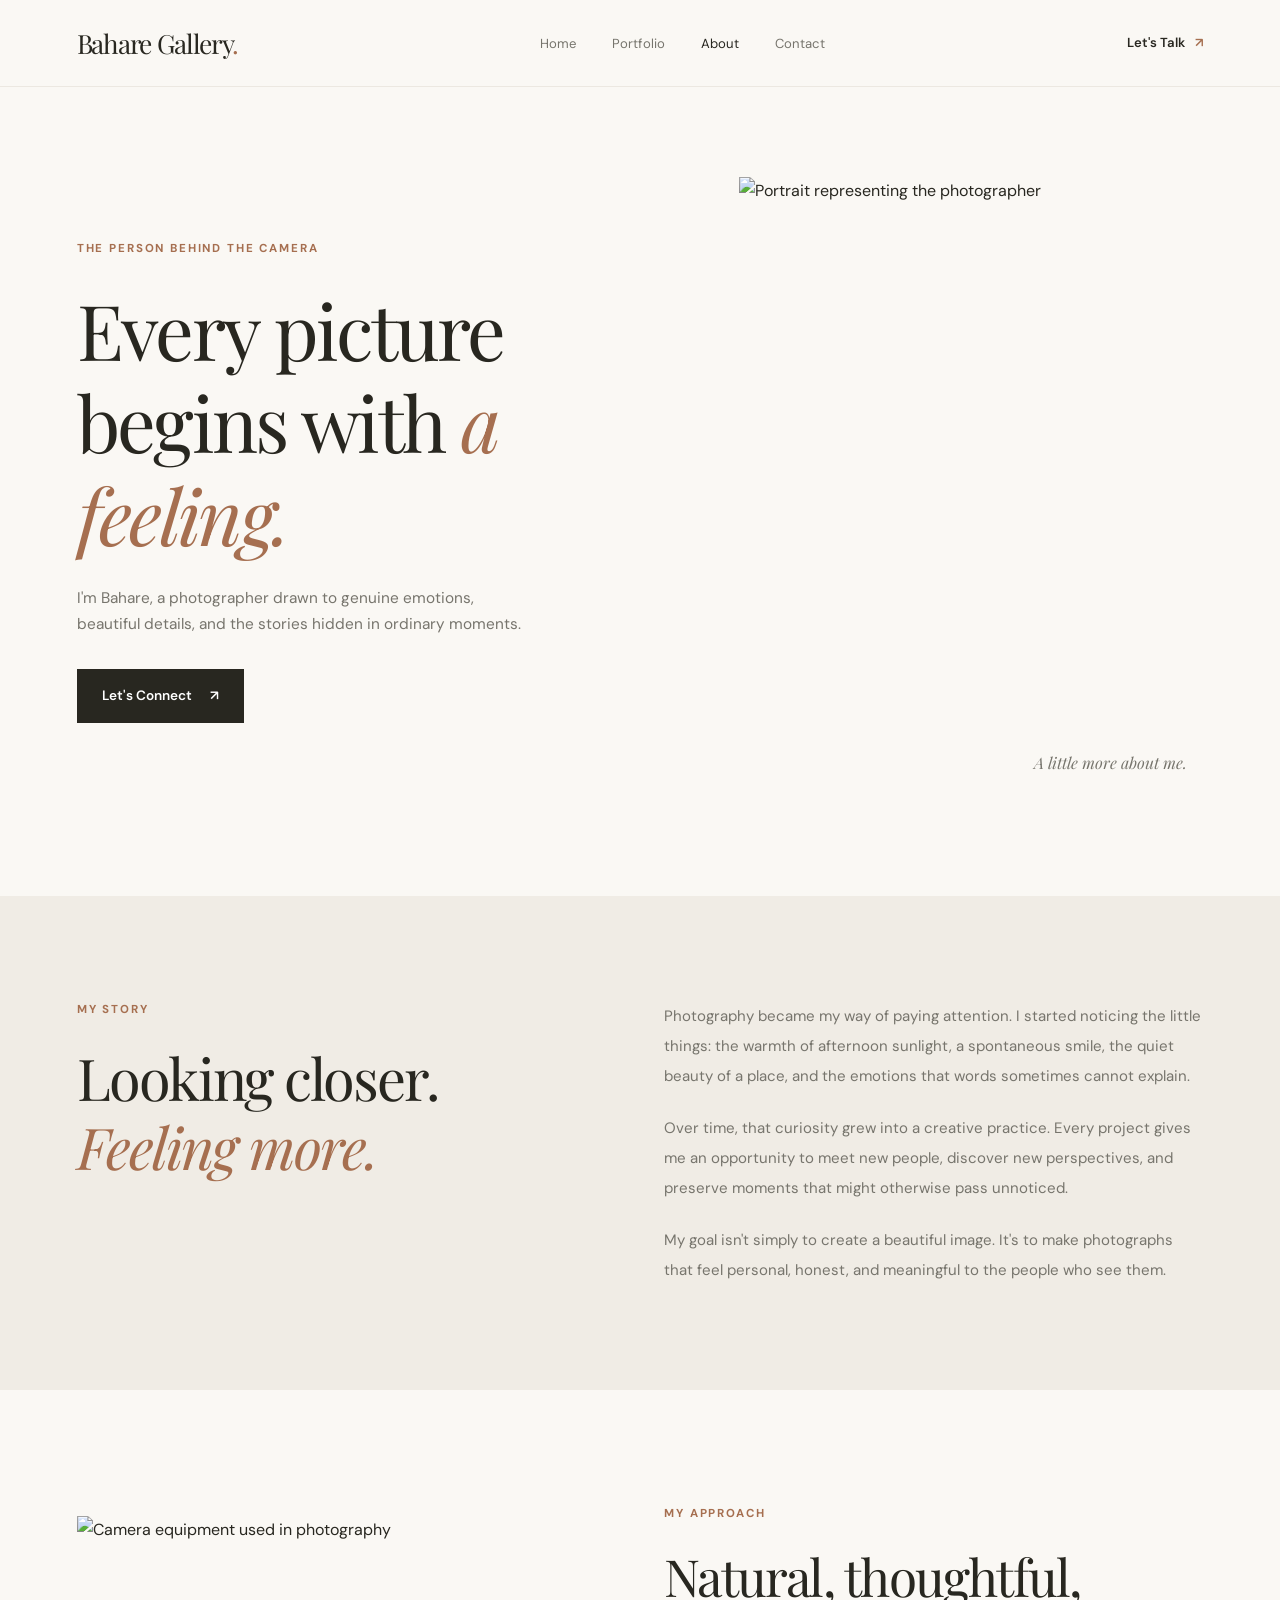
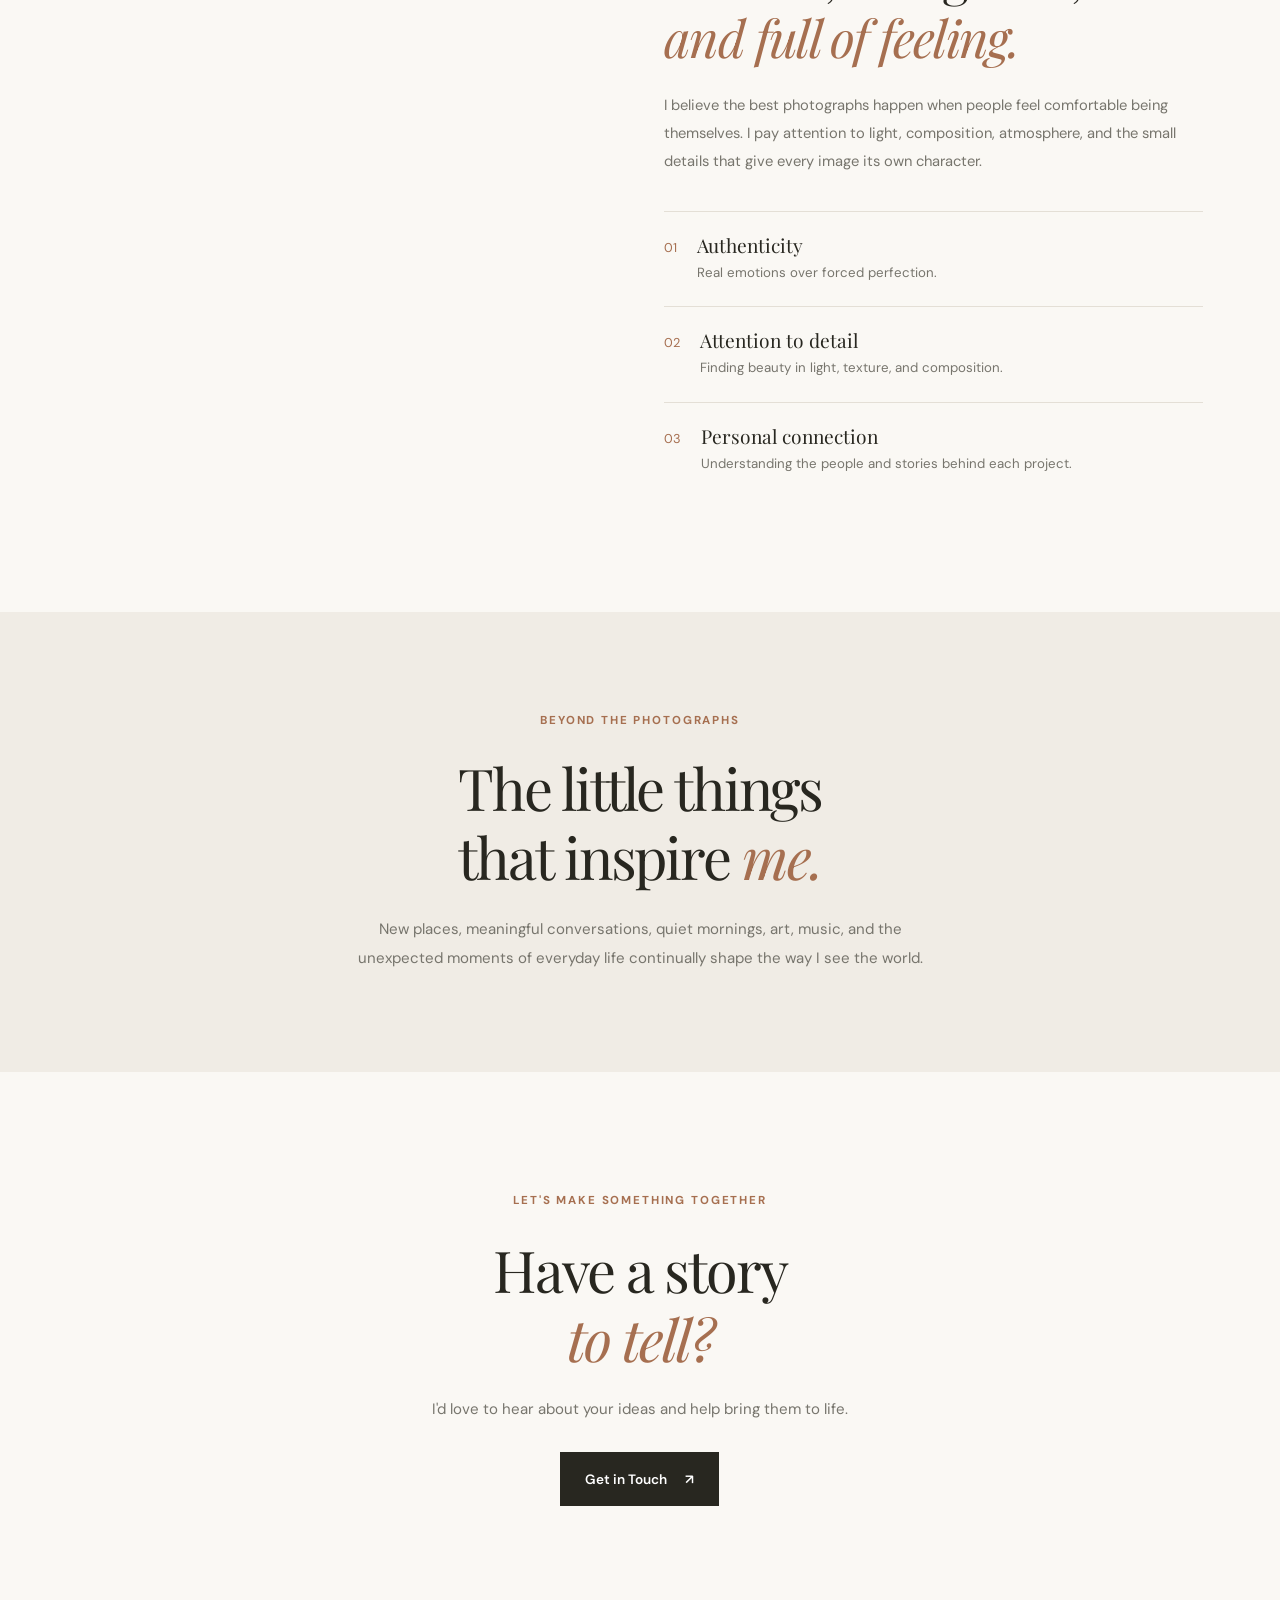
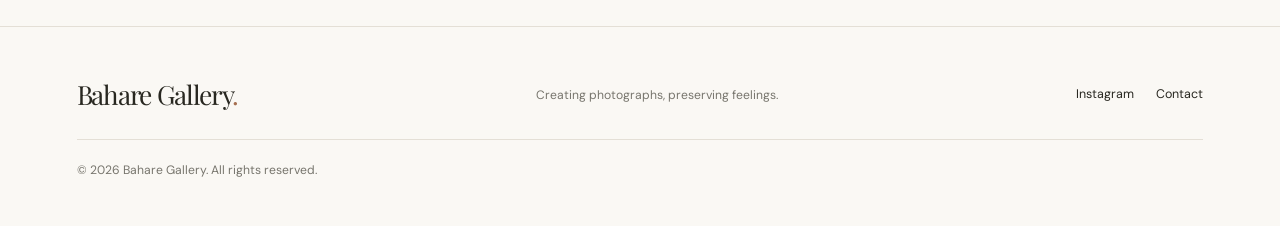
==== pages/about.html @ af7905ae "Add files via upload" ====
<!DOCTYPE html>
<html lang="en">
<head>
    <meta charset="UTF-8">
    <meta name="viewport" content="width=device-width, initial-scale=1.0">

    <meta
        name="description"
        content="Meet the photographer behind the lens and discover her creative approach to photography."
    >

    <title>About | Bahare Gallery</title>

    <link rel="preconnect" href="https://fonts.googleapis.com">
    <link rel="preconnect" href="https://fonts.gstatic.com" crossorigin>
    <link
        href="https://fonts.googleapis.com/css2?family=DM+Sans:wght@400;500;600;700&family=Playfair+Display:wght@400;500;600&display=swap"
        rel="stylesheet"
    >


    <link rel="apple-touch-icon" sizes="180x180" href="../images/apple-touch-icon.png">
    <link rel="icon" type="image/png" sizes="32x32" href="../images/favicon-32x32.png">
    <link rel="icon" type="image/png" sizes="16x16" href="../images/favicon-16x16.png">
    <link rel="manifest" href="../images/site.webmanifest">


    <link rel="stylesheet" href="../css/style.css">
    <link rel="stylesheet" href="../css/about.css">

    <script src="../js/main.js" defer></script>
</head>

<body>

    <!-- HEADER -->
    <header class="site-header">
        <nav class="navbar container" aria-label="Main navigation">

            <a href="../index.html" class="logo">
                Bahare Gallery<span>.</span>
            </a>

            <ul class="nav-links" id="navigation-links">
                <li><a href="../index.html">Home</a></li>
                <li><a href="portfolio.html">Portfolio</a></li>
                <li><a href="about.html" aria-current="page">About</a></li>
                <li><a href="contact.html">Contact</a></li>
            </ul>

            <a href="contact.html" class="nav-cta">
                Let's Talk <span aria-hidden="true">↗</span>
            </a>

            <button
                class="menu-toggle"
                type="button"
                aria-label="Open navigation menu"
                aria-expanded="false"
                aria-controls="navigation-links"
            >
                <span></span>
                <span></span>
            </button>

        </nav>
    </header>


    <main>

        <!-- ABOUT HERO -->
        <section class="about-hero container">

            <div class="about-hero-content">

                <p class="eyebrow">THE PERSON BEHIND THE CAMERA</p>

                <h1>
                    Every picture<br>
                    begins with <em>a feeling.</em>
                </h1>

                <p>
                    I'm Bahare, a photographer drawn to genuine emotions,
                    beautiful details, and the stories hidden in ordinary
                    moments.
                </p>

                <a href="contact.html" class="button button-primary">
                    Let's Connect <span aria-hidden="true">↗</span>
                </a>

            </div>

            <div class="about-hero-image">
                <img
                    src="https://images.unsplash.com/photo-1488426862026-3ee34a7d66df?auto=format&fit=crop&w=1100&q=85"
                    alt="Portrait representing the photographer"
                    fetchpriority="high"
                >

                <p class="photo-note">A little more about me.</p>
            </div>

        </section>


        <!-- PERSONAL STORY -->
        <section class="story-section">

            <div class="container story-layout">

                <div class="story-heading">
                    <p class="eyebrow">MY STORY</p>

                    <h2>
                        Looking closer.<br>
                        <em>Feeling more.</em>
                    </h2>
                </div>

                <div class="story-copy">

                    <p>
                        Photography became my way of paying attention.
                        I started noticing the little things: the warmth
                        of afternoon sunlight, a spontaneous smile, the
                        quiet beauty of a place, and the emotions that
                        words sometimes cannot explain.
                    </p>

                    <p>
                        Over time, that curiosity grew into a creative
                        practice. Every project gives me an opportunity
                        to meet new people, discover new perspectives,
                        and preserve moments that might otherwise pass
                        unnoticed.
                    </p>

                    <p>
                        My goal isn't simply to create a beautiful image.
                        It's to make photographs that feel personal,
                        honest, and meaningful to the people who see them.
                    </p>

                </div>

            </div>

        </section>


        <!-- PHOTOGRAPHY PHILOSOPHY -->
        <section class="philosophy-section container">

            <div class="philosophy-image">
                <img
                    src="https://images.unsplash.com/photo-1452587925148-ce544e77e70d?auto=format&fit=crop&w=1000&q=85"
                    alt="Camera equipment used in photography"
                    loading="lazy"
                >
            </div>

            <div class="philosophy-content">

                <p class="eyebrow">MY APPROACH</p>

                <h2>
                    Natural, thoughtful,<br>
                    <em>and full of feeling.</em>
                </h2>

                <p>
                    I believe the best photographs happen when people
                    feel comfortable being themselves. I pay attention
                    to light, composition, atmosphere, and the small
                    details that give every image its own character.
                </p>

                <ul class="approach-list">

                    <li>
                        <span>01</span>
                        <div>
                            <h3>Authenticity</h3>
                            <p>Real emotions over forced perfection.</p>
                        </div>
                    </li>

                    <li>
                        <span>02</span>
                        <div>
                            <h3>Attention to detail</h3>
                            <p>Finding beauty in light, texture, and composition.</p>
                        </div>
                    </li>

                    <li>
                        <span>03</span>
                        <div>
                            <h3>Personal connection</h3>
                            <p>Understanding the people and stories behind each project.</p>
                        </div>
                    </li>

                </ul>

            </div>

        </section>


        <!-- PERSONAL TOUCH -->
        <section class="personal-section">

            <div class="container personal-content">

                <p class="eyebrow">BEYOND THE PHOTOGRAPHS</p>

                <h2>
                    The little things<br>
                    that inspire <em>me.</em>
                </h2>

                <p>
                    New places, meaningful conversations, quiet mornings,
                    art, music, and the unexpected moments of everyday life
                    continually shape the way I see the world.
                </p>

            </div>

        </section>


        <!-- CONTACT CTA -->
        <section class="contact-section container">

            <p class="eyebrow">LET'S MAKE SOMETHING TOGETHER</p>

            <h2>
                Have a story<br>
                <em>to tell?</em>
            </h2>

            <p>
                I'd love to hear about your ideas and help bring them to life.
            </p>

            <a href="contact.html" class="button button-primary">
                Get in Touch <span aria-hidden="true">↗</span>
            </a>

        </section>

    </main>


    <!-- FOOTER -->
    <footer class="site-footer">

        <div class="container footer-content">

            <a href="../index.html" class="logo">
                Bahare Gallery<span>.</span>
            </a>

            <p>Creating photographs, preserving feelings.</p>

            <div class="social-links">
                <a
                    href="https://www.instagram.com/"
                    target="_blank"
                    rel="noopener noreferrer"
                >
                    Instagram
                </a>

                <a href="contact.html">Contact</a>
            </div>

            <p class="copyright">
                &copy; <span id="current-year">2026</span> Bahare Gallery.
                All rights reserved.
            </p>

        </div>

    </footer>

</body>
</html>
---- css/style.css ----
/* ========================================
   1. VARIABLES & RESET
======================================== */

:root {
    --color-bg: #faf8f4;
    --color-surface: #f0ece5;
    --color-text: #282720;
    --color-muted: #77756d;
    --color-accent: #a66f50;
    --color-border: #e4dfd6;

    --font-heading: "Playfair Display", Georgia, serif;
    --font-body: "DM Sans", Arial, sans-serif;

    --container-width: 1200px;
    --page-padding: 6%;
    --transition: 250ms ease;
}

* {
    margin: 0;
    padding: 0;
    box-sizing: border-box;
}

html {
    scroll-behavior: smooth;
    scroll-padding-top: 90px;
}

body {
    font-family: var(--font-body);
    background: var(--color-bg);
    color: var(--color-text);
    line-height: 1.7;
    -webkit-font-smoothing: antialiased;
}

img {
    display: block;
    width: 100%;
    height: 100%;
    object-fit: cover;
}

a {
    color: inherit;
    text-decoration: none;
}

button,
a {
    -webkit-tap-highlight-color: transparent;
}

button {
    font: inherit;
}

ul {
    list-style: none;
}

.container {
    width: min(
        var(--container-width),
        calc(100% - var(--page-padding) * 2)
    );
    margin-inline: auto;
}

::selection {
    background: #d9b9a4;
    color: #282720;
}


/* ========================================
   2. TYPOGRAPHY & SHARED ELEMENTS
======================================== */

h1,
h2,
h3 {
    font-weight: 400;
    line-height: 1.2;
}

h1,
h2 {
    font-family: var(--font-heading);
    letter-spacing: -0.035em;
}

h1 {
    font-size: clamp(3rem, 6.5vw, 6rem);
}

h2 {
    font-size: clamp(2.4rem, 4.5vw, 4rem);
}

h3 {
    font-family: var(--font-heading);
}

em {
    font-weight: 400;
    color: var(--color-accent);
}

.eyebrow {
    color: var(--color-accent);
    font-size: 0.72rem;
    font-weight: 700;
    letter-spacing: 0.16em;
    line-height: 1.6;
}

.text-link {
    display: inline-flex;
    align-items: center;
    gap: 10px;
    width: fit-content;
    font-size: 0.88rem;
    font-weight: 600;
    border-bottom: 1px solid var(--color-border);
    padding-bottom: 5px;
    transition: color var(--transition),
                border-color var(--transition);
}

.text-link:hover {
    color: var(--color-accent);
    border-color: var(--color-accent);
}

.button {
    display: inline-flex;
    align-items: center;
    justify-content: center;
    gap: 18px;
    min-height: 54px;
    padding: 14px 24px;
    font-size: 0.85rem;
    font-weight: 600;
    transition: background var(--transition),
                color var(--transition),
                border-color var(--transition),
                transform var(--transition);
}

.button:hover {
    transform: translateY(-2px);
}

.button-primary {
    background: var(--color-text);
    color: white;
    border: 1px solid var(--color-text);
}

.button-primary:hover {
    background: var(--color-accent);
    border-color: var(--color-accent);
}

.button-outline {
    border: 1px solid var(--color-border);
    background: transparent;
}

.button-outline:hover {
    border-color: var(--color-text);
    background: var(--color-text);
    color: white;
}


/* ========================================
   3. HEADER & NAVIGATION
======================================== */

.site-header {
    position: sticky;
    top: 0;
    z-index: 100;
    background: rgb(250 248 244 / 94%);
    backdrop-filter: blur(14px);
    border-bottom: 1px solid rgb(228 223 214 / 65%);
}

.navbar {
    min-height: 86px;
    display: flex;
    align-items: center;
    justify-content: space-between;
    gap: 30px;
}

.logo {
    font-family: var(--font-heading);
    font-size: 1.65rem;
    letter-spacing: -0.05em;
    white-space: nowrap;
}

.logo span {
    color: var(--color-accent);
}

.nav-links {
    display: flex;
    align-items: center;
    gap: 36px;
}

.nav-links a {
    font-size: 0.82rem;
    color: var(--color-muted);
    transition: color var(--transition);
}

.nav-links a:hover,
.nav-links a[aria-current="page"] {
    color: var(--color-text);
}

.nav-cta {
    font-size: 0.82rem;
    font-weight: 600;
    display: inline-flex;
    align-items: center;
    gap: 10px;
}

.nav-cta span {
    color: var(--color-accent);
}

.menu-toggle {
    display: none;
    width: 44px;
    height: 44px;
    border: 1px solid var(--color-border);
    background: transparent;
    cursor: pointer;
    align-items: center;
    justify-content: center;
    flex-direction: column;
    gap: 6px;
}

.menu-toggle span {
    width: 19px;
    height: 1px;
    background: var(--color-text);
    transition: transform var(--transition);
}


/* ========================================
   4. HERO SECTION
======================================== */

.hero {
    min-height: 690px;
    padding-block: 75px 100px;
    display: grid;
    grid-template-columns: 1fr 0.88fr;
    align-items: center;
    gap: clamp(45px, 7vw, 100px);
}

.hero-content {
    max-width: 590px;
}

.hero-content .eyebrow {
    margin-bottom: 27px;
}

.hero-content h1 {
    margin-bottom: 26px;
}

.hero-description {
    color: var(--color-muted);
    font-size: 0.98rem;
    max-width: 430px;
    line-height: 1.9;
}

.hero-actions {
    display: flex;
    align-items: center;
    flex-wrap: wrap;
    gap: 27px;
    margin-top: 34px;
}

.hero-location {
    margin-top: 50px;
    font-size: 0.76rem;
    color: var(--color-muted);
}

.hero-location span {
    color: var(--color-accent);
    margin-right: 8px;
}

.hero-visual {
    position: relative;
    padding-bottom: 34px;
}

.hero-image {
    aspect-ratio: 0.78;
    max-height: 590px;
    object-position: center 35%;
}

.image-caption {
    position: absolute;
    bottom: 0;
    left: 0;
    right: 0;
    display: flex;
    justify-content: space-between;
    gap: 15px;
    padding-top: 13px;
    border-top: 1px solid var(--color-border);
    color: var(--color-muted);
    font-size: 0.67rem;
    letter-spacing: 0.04em;
}

.hero-decoration {
    position: absolute;
    top: -35px;
    right: -30px;
    font-size: 3rem;
    color: var(--color-accent);
}


/* ========================================
   5. INTRODUCTION
======================================== */

.intro-section {
    background: var(--color-surface);
    padding-block: 110px;
    text-align: center;
}

.intro-content {
    max-width: 820px;
}

.intro-content .eyebrow {
    margin-bottom: 24px;
}

.intro-content h2 {
    margin-bottom: 25px;
}

.intro-content > p:last-child {
    max-width: 590px;
    margin-inline: auto;
    color: var(--color-muted);
    font-size: 0.94rem;
}


/* ========================================
   6. SELECTED PORTFOLIO
======================================== */

.portfolio-section {
    padding-block: 115px;
}

.section-heading {
    display: flex;
    justify-content: space-between;
    align-items: end;
    gap: 30px;
    margin-bottom: 45px;
}

.section-heading .eyebrow {
    margin-bottom: 14px;
}

.section-heading .text-link {
    margin-bottom: 10px;
}

.portfolio-grid {
    display: grid;
    grid-template-columns: 1fr 1fr;
    gap: 48px 28px;
}

.portfolio-card {
    min-width: 0;
}

.portfolio-card-large {
    grid-row: span 2;
}

.portfolio-card img {
    aspect-ratio: 1.15;
    transition: transform 500ms ease;
}

.portfolio-card-large img {
    aspect-ratio: 0.76;
}

.portfolio-card {
    overflow: hidden;
}

.portfolio-card > img {
    transition: transform 600ms cubic-bezier(0.2, 0.7, 0.2, 1);
}

.portfolio-card:hover > img {
    transform: scale(1.035);
}

.portfolio-card-info {
    display: flex;
    justify-content: space-between;
    align-items: start;
    gap: 15px;
    padding-top: 18px;
}

.portfolio-card-info h3 {
    font-size: 1.55rem;
    margin-bottom: 5px;
}

.portfolio-card-info p {
    font-size: 0.8rem;
    color: var(--color-muted);
}

.portfolio-card-info > span {
    color: var(--color-accent);
    font-size: 1.15rem;
}


/* ========================================
   7. ABOUT PREVIEW
======================================== */

.about-preview {
    background: var(--color-surface);
    padding-block: 110px;
}

.about-layout {
    display: grid;
    grid-template-columns: 0.9fr 1fr;
    align-items: center;
    gap: clamp(50px, 10vw, 135px);
}

.about-image-wrapper {
    max-width: 460px;
}

.about-image-wrapper img {
    aspect-ratio: 0.8;
}

.about-content .eyebrow {
    margin-bottom: 23px;
}

.about-content h2 {
    margin-bottom: 25px;
}

.about-content > p:not(.eyebrow) {
    max-width: 480px;
    color: var(--color-muted);
    font-size: 0.94rem;
    margin-bottom: 32px;
}

.about-content .button {
    margin-top: 2px;
}


/* ========================================
   8. CONTACT SECTION
======================================== */

.contact-section {
    padding-block: 120px;
    text-align: center;
}

.contact-section .eyebrow {
    margin-bottom: 24px;
}

.contact-section h2 {
    margin-bottom: 24px;
}

.contact-section > p:not(.eyebrow) {
    max-width: 540px;
    margin: 0 auto 30px;
    color: var(--color-muted);
    font-size: 0.94rem;
}

.contact-section .button {
    margin-inline: auto;
}


/* ========================================
   9. FOOTER
======================================== */

.site-footer {
    border-top: 1px solid var(--color-border);
    padding-block: 45px;
}

.footer-content {
    display: flex;
    align-items: center;
    justify-content: space-between;
    flex-wrap: wrap;
    gap: 22px;
}

.footer-content > p {
    color: var(--color-muted);
    font-size: 0.76rem;
}

.social-links {
    display: flex;
    gap: 22px;
    font-size: 0.78rem;
}

.social-links a:hover {
    color: var(--color-accent);
}

.footer-content .copyright {
    width: 100%;
    padding-top: 20px;
    border-top: 1px solid var(--color-border);
}


/* ========================================
   10. ACCESSIBILITY
======================================== */

:focus-visible {
    outline: 2px solid var(--color-accent);
    outline-offset: 4px;
}

@media (prefers-reduced-motion: reduce) {
    *,
    *::before,
    *::after {
        scroll-behavior: auto !important;
        transition-duration: 0.01ms !important;
        animation-duration: 0.01ms !important;
    }
}


/* ========================================
   11. TABLETS
======================================== */

@media (max-width: 900px) {
    :root {
        --page-padding: 5%;
    }

    .navbar {
        gap: 20px;
    }

    .nav-links {
        gap: 20px;
    }

    .hero {
        min-height: auto;
        gap: 40px;
        padding-block: 65px 80px;
    }

    .hero-content h1 {
        font-size: clamp(2.8rem, 6vw, 4.4rem);
    }

    .hero-actions {
        gap: 18px;
    }

    .about-layout {
        gap: 50px;
    }

    .footer-content {
        column-gap: 25px;
    }
}


/* ========================================
   12. MOBILE NAVIGATION & LAYOUT
======================================== */

@media (max-width: 650px) {
    :root {
        --page-padding: 6%;
    }

    .navbar {
        min-height: 72px;
        flex-wrap: wrap;
        gap: 0;
    }

    .logo {
        font-size: 1.45rem;
    }

    .nav-cta {
        margin-left: auto;
        margin-right: 15px;
        font-size: 0.75rem;
    }

    .menu-toggle {
        display: flex;
    }

    .nav-links {
        display: none;
        width: 100%;
        flex-direction: column;
        align-items: stretch;
        gap: 0;
        padding-block: 10px 18px;
    }

    .nav-links.is-open {
        display: flex;
    }

    .nav-links li a {
        display: block;
        padding: 13px 0;
        border-bottom: 1px solid var(--color-border);
    }

    .hero {
        grid-template-columns: 1fr;
        gap: 45px;
        padding-block: 65px 75px;
    }

    .hero-content h1 {
        font-size: clamp(3rem, 12vw, 4.5rem);
    }

    .hero-content .eyebrow {
        margin-bottom: 22px;
    }

    .hero-description {
        font-size: 0.92rem;
    }

    .hero-actions {
        align-items: flex-start;
        gap: 20px;
    }

    .hero-location {
        margin-top: 32px;
    }

    .hero-image {
        width: 100%;
        aspect-ratio: 0.9;
        max-height: 520px;
    }

    .hero-decoration {
        right: -10px;
        top: -25px;
        font-size: 2.4rem;
    }

    .intro-section {
        padding-block: 75px;
    }

    .intro-content h2 {
        font-size: 2.6rem;
    }

    .portfolio-section {
        padding-block: 80px;
    }

    .section-heading {
        align-items: flex-start;
        flex-direction: column;
        gap: 18px;
        margin-bottom: 32px;
    }

    .portfolio-grid {
        grid-template-columns: 1fr;
        gap: 38px;
    }

    .portfolio-card-large {
        grid-row: auto;
    }

    .portfolio-card-large img,
    .portfolio-card img {
        aspect-ratio: 0.95;
    }

    .about-preview {
        padding-block: 75px;
    }

    .about-layout {
        grid-template-columns: 1fr;
        gap: 38px;
    }

    .about-image-wrapper {
        max-width: 100%;
    }

    .about-image-wrapper img {
        aspect-ratio: 0.95;
    }

    .contact-section {
        padding-block: 85px;
    }

    .contact-section h2 {
        font-size: 2.7rem;
    }

    .footer-content {
        flex-direction: column;
        align-items: flex-start;
        gap: 18px;
    }

    .footer-content .copyright {
        margin-top: 5px;
    }
}


/* ========================================
   13. SMALL MOBILE SCREENS
======================================== */

@media (max-width: 380px) {
    .nav-cta {
        display: none;
    }

    .hero-content h1 {
        font-size: 2.8rem;
    }

    .button {
        padding: 12px 17px;
        gap: 10px;
    }

    .hero-actions {
        gap: 16px;
    }

    .intro-content h2,
    .contact-section h2 {
        font-size: 2.25rem;
    }
}
---- css/about.css ----
/* ========================================
   ABOUT HERO
======================================== */

.about-hero {
    display: grid;
    grid-template-columns: 1fr 0.85fr;
    align-items: center;
    gap: clamp(50px, 9vw, 120px);
    padding-block: 90px 110px;
}

.about-hero-content {
    max-width: 560px;
}

.about-hero-content .eyebrow {
    margin-bottom: 25px;
}

.about-hero-content h1 {
    font-size: clamp(3.2rem, 6vw, 5.5rem);
    margin-bottom: 25px;
}

.about-hero-content > p:not(.eyebrow) {
    max-width: 450px;
    color: var(--color-muted);
    font-size: 0.96rem;
    margin-bottom: 32px;
}

.about-hero-image {
    position: relative;
    padding-bottom: 28px;
}

.about-hero-image img {
    aspect-ratio: 0.8;
    max-height: 600px;
}

.photo-note {
    position: absolute;
    right: 0;
    bottom: 0;
    padding: 10px 16px;
    background: var(--color-bg);
    color: var(--color-muted);
    font-family: var(--font-heading);
    font-size: 1rem;
    font-style: italic;
}


/* ========================================
   PERSONAL STORY
======================================== */

.story-section {
    background: var(--color-surface);
    padding-block: 105px;
}

.story-layout {
    display: grid;
    grid-template-columns: 0.85fr 1fr;
    gap: clamp(50px, 10vw, 130px);
}

.story-heading .eyebrow {
    margin-bottom: 24px;
}

.story-heading h2 {
    font-size: clamp(2.6rem, 4.5vw, 4rem);
}

.story-copy {
    display: flex;
    flex-direction: column;
    gap: 22px;
}

.story-copy p {
    color: var(--color-muted);
    font-size: 0.94rem;
    line-height: 2;
}


/* ========================================
   PHOTOGRAPHY PHILOSOPHY
======================================== */

.philosophy-section {
    display: grid;
    grid-template-columns: 0.9fr 1fr;
    align-items: center;
    gap: clamp(45px, 8vw, 105px);
    padding-block: 115px;
}

.philosophy-image img {
    aspect-ratio: 0.85;
}

.philosophy-content .eyebrow {
    margin-bottom: 22px;
}

.philosophy-content h2 {
    margin-bottom: 23px;
    font-size: clamp(2.4rem, 4vw, 3.6rem);
}

.philosophy-content > p:not(.eyebrow) {
    color: var(--color-muted);
    font-size: 0.92rem;
    line-height: 1.9;
}

.approach-list {
    margin-top: 35px;
}

.approach-list li {
    display: flex;
    align-items: flex-start;
    gap: 20px;
    padding-block: 22px;
    border-top: 1px solid var(--color-border);
}

.approach-list li > span {
    color: var(--color-accent);
    font-size: 0.8rem;
    padding-top: 3px;
}

.approach-list h3 {
    font-size: 1.2rem;
    margin-bottom: 5px;
}

.approach-list p {
    color: var(--color-muted);
    font-size: 0.83rem;
}


/* ========================================
   PERSONAL INSPIRATION
======================================== */

.personal-section {
    background: var(--color-surface);
    padding-block: 100px;
    text-align: center;
}

.personal-content {
    max-width: 780px;
}

.personal-content .eyebrow {
    margin-bottom: 22px;
}

.personal-content h2 {
    margin-bottom: 24px;
}

.personal-content > p:last-child {
    max-width: 580px;
    margin-inline: auto;
    color: var(--color-muted);
    font-size: 0.94rem;
    line-height: 1.9;
}


/* ========================================
   RESPONSIVE DESIGN
======================================== */

@media (max-width: 900px) {
    .about-hero {
        gap: 45px;
        padding-block: 70px 85px;
    }

    .about-hero-content h1 {
        font-size: clamp(2.8rem, 6vw, 4rem);
    }

    .story-layout {
        gap: 45px;
    }

    .philosophy-section {
        gap: 45px;
        padding-block: 85px;
    }
}

@media (max-width: 650px) {
    .about-hero {
        grid-template-columns: 1fr;
        gap: 42px;
        padding-block: 60px 75px;
    }

    .about-hero-content h1 {
        font-size: clamp(3rem, 11vw, 4rem);
    }

    .about-hero-image img {
        aspect-ratio: 0.9;
    }

    .story-section {
        padding-block: 75px;
    }

    .story-layout {
        grid-template-columns: 1fr;
        gap: 30px;
    }

    .story-heading h2 {
        font-size: 2.8rem;
    }

    .philosophy-section {
        grid-template-columns: 1fr;
        gap: 38px;
        padding-block: 75px;
    }

    .philosophy-image img {
        aspect-ratio: 0.95;
    }

    .philosophy-content h2 {
        font-size: 2.7rem;
    }

    .personal-section {
        padding-block: 75px;
    }

    .personal-content h2 {
        font-size: 2.8rem;
    }
}
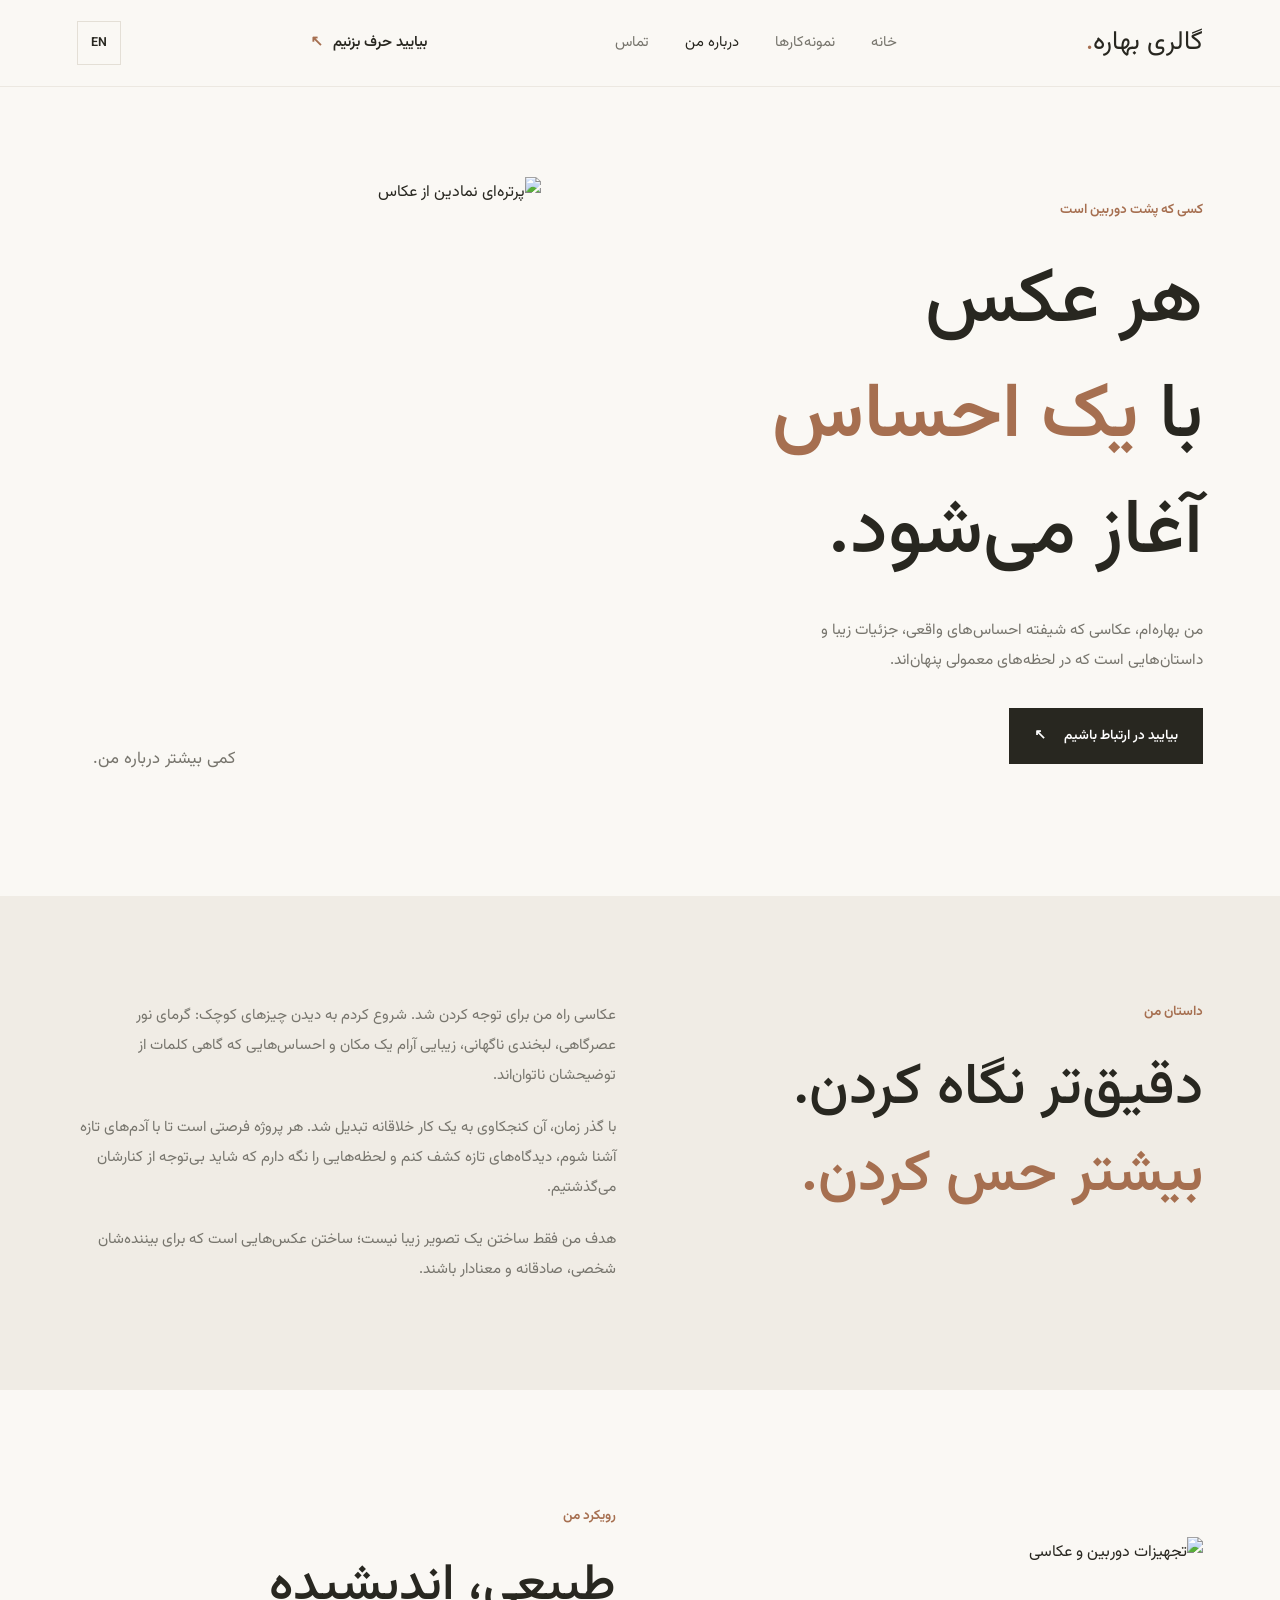
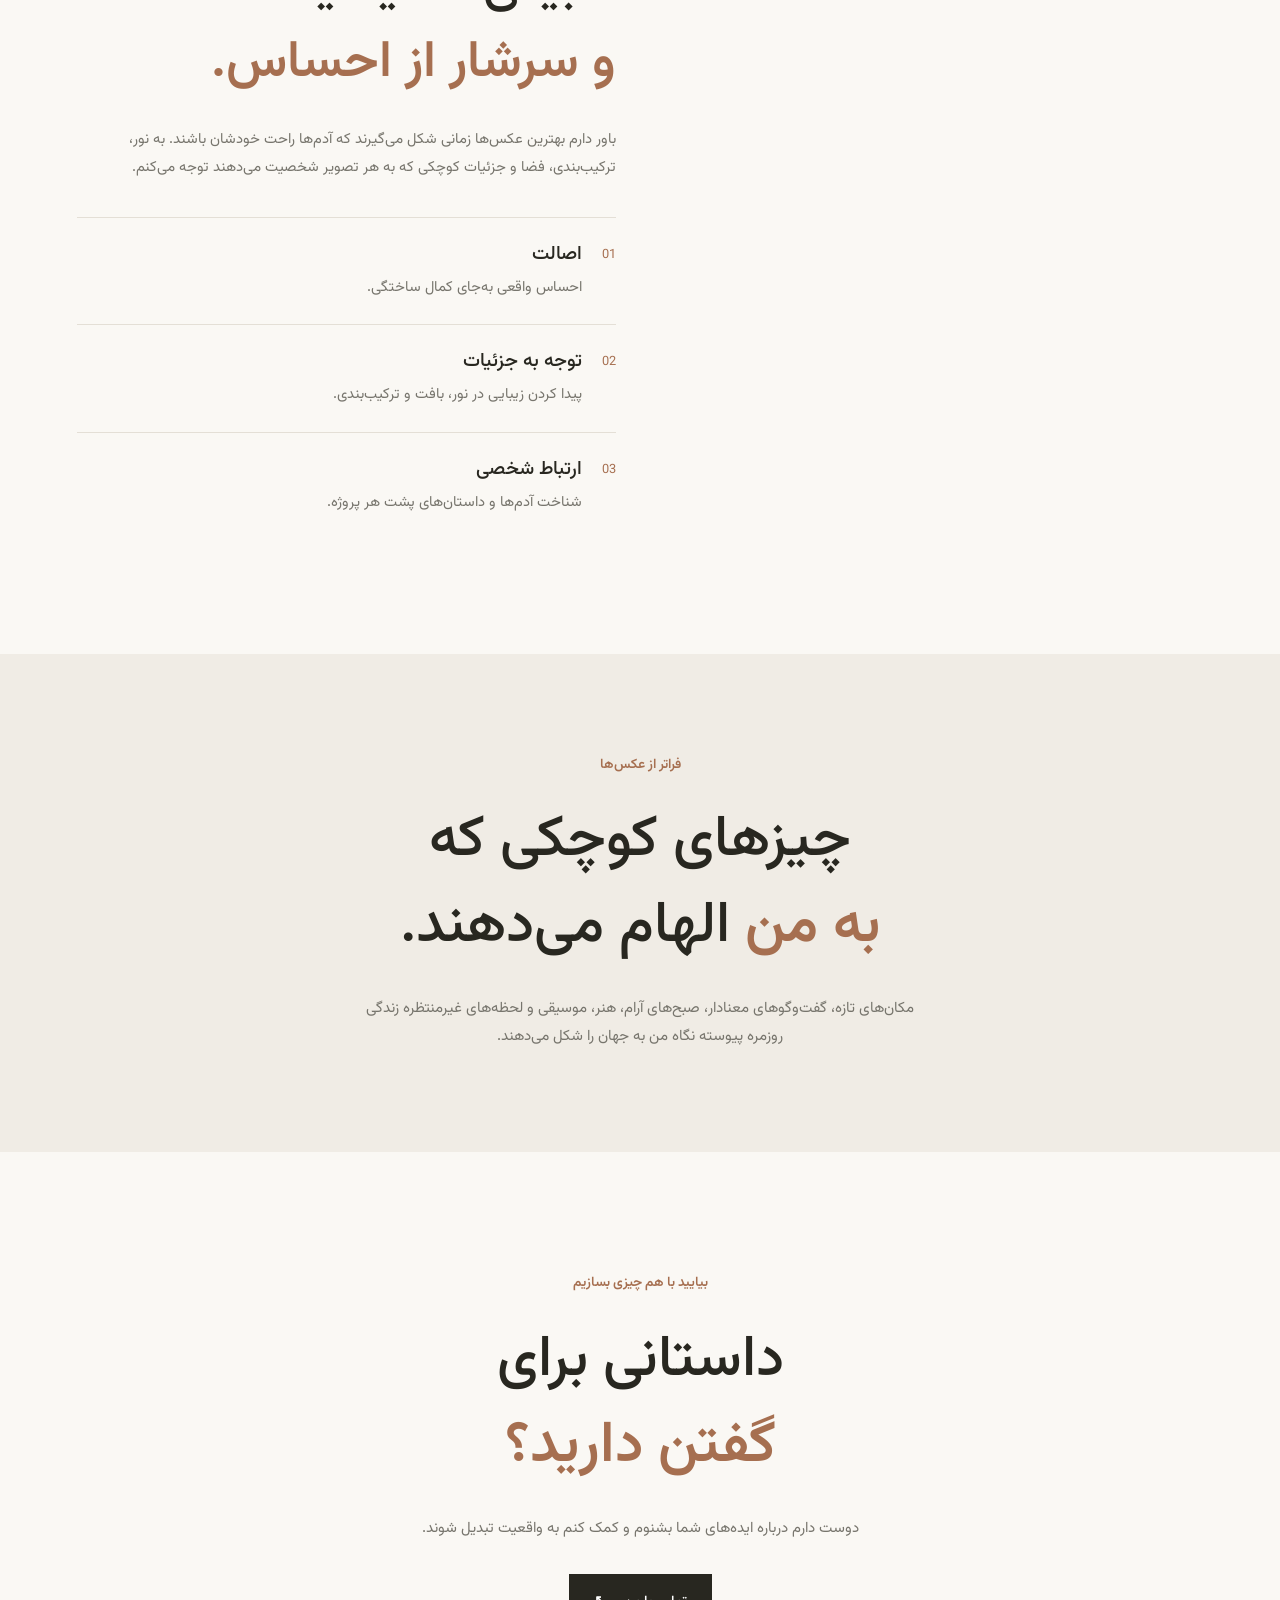
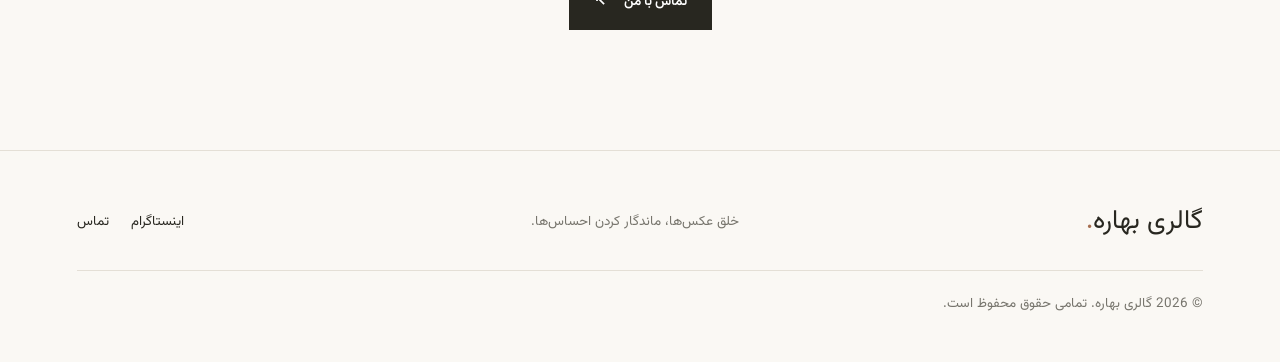
==== commit 3c46873c: "Add Persian language support to about.html Updated the about page to support Persian language and RT" ====
--- a/pages/about.html
+++ b/pages/about.html
@@ -1,34 +1,36 @@
-
 <!DOCTYPE html>
-<html lang="en">
+<html lang="fa" dir="rtl" class="i18n-pending">
 <head>
     <meta charset="UTF-8">
     <meta name="viewport" content="width=device-width, initial-scale=1.0">
 
     <meta
         name="description"
+        data-i18n-content="about.desc"
         content="Meet the photographer behind the lens and discover her creative approach to photography."
     >
 
-    <title>About | Bahare Gallery</title>
+    <title data-i18n="about.title">About | Bahare Gallery</title>
 
     <link rel="preconnect" href="https://fonts.googleapis.com">
     <link rel="preconnect" href="https://fonts.gstatic.com" crossorigin>
     <link
-        href="https://fonts.googleapis.com/css2?family=DM+Sans:wght@400;500;600;700&family=Playfair+Display:wght@400;500;600&display=swap"
+        href="https://fonts.googleapis.com/css2?family=DM+Sans:wght@400;500;600;700&family=Playfair+Display:wght@400;500;600&family=Vazirmatn:wght@400;500;600;700&display=swap"
         rel="stylesheet"
     >
-
 
     <link rel="apple-touch-icon" sizes="180x180" href="../images/apple-touch-icon.png">
     <link rel="icon" type="image/png" sizes="32x32" href="../images/favicon-32x32.png">
     <link rel="icon" type="image/png" sizes="16x16" href="../images/favicon-16x16.png">
     <link rel="manifest" href="../images/site.webmanifest">
 
-
+    <!-- lang.css must be last -->
     <link rel="stylesheet" href="../css/style.css">
     <link rel="stylesheet" href="../css/about.css">
-
+    <link rel="stylesheet" href="../css/lang.css">
+
+    <!-- lang.js must come first -->
+    <script src="../js/lang.js" defer></script>
     <script src="../js/main.js" defer></script>
 </head>
 
@@ -36,26 +38,31 @@
 
     <!-- HEADER -->
     <header class="site-header">
-        <nav class="navbar container" aria-label="Main navigation">
-
-            <a href="../index.html" class="logo">
-                Bahare Gallery<span>.</span>
-            </a>
+        <nav class="navbar container" aria-label="Main navigation" data-i18n-aria="nav.aria">
+
+            <a href="../index.html" class="logo" data-i18n="brand">Bahare Gallery<span>.</span></a>
 
             <ul class="nav-links" id="navigation-links">
-                <li><a href="../index.html">Home</a></li>
-                <li><a href="portfolio.html">Portfolio</a></li>
-                <li><a href="about.html" aria-current="page">About</a></li>
-                <li><a href="contact.html">Contact</a></li>
+                <li><a href="../index.html" data-i18n="nav.home">Home</a></li>
+                <li><a href="portfolio.html" data-i18n="nav.portfolio">Portfolio</a></li>
+                <li><a href="about.html" aria-current="page" data-i18n="nav.about">About</a></li>
+                <li><a href="contact.html" data-i18n="nav.contact">Contact</a></li>
             </ul>
 
-            <a href="contact.html" class="nav-cta">
-                Let's Talk <span aria-hidden="true">↗</span>
-            </a>
+            <a href="contact.html" class="nav-cta" data-i18n="nav.talk">Let's Talk <span aria-hidden="true">↗</span></a>
+
+            <button
+                class="lang-toggle"
+                type="button"
+                data-i18n="lang.btn"
+                data-i18n-aria="lang.aria"
+                aria-label="Switch language"
+            >EN</button>
 
             <button
                 class="menu-toggle"
                 type="button"
+                data-i18n-aria="menu.open"
                 aria-label="Open navigation menu"
                 aria-expanded="false"
                 aria-controls="navigation-links"
@@ -75,22 +82,20 @@
 
             <div class="about-hero-content">
 
-                <p class="eyebrow">THE PERSON BEHIND THE CAMERA</p>
-
-                <h1>
+                <p class="eyebrow" data-i18n="about.hero.eyebrow">THE PERSON BEHIND THE CAMERA</p>
+
+                <h1 data-i18n="about.hero.h1">
                     Every picture<br>
                     begins with <em>a feeling.</em>
                 </h1>
 
-                <p>
+                <p data-i18n="about.hero.p">
                     I'm Bahare, a photographer drawn to genuine emotions,
                     beautiful details, and the stories hidden in ordinary
                     moments.
                 </p>
 
-                <a href="contact.html" class="button button-primary">
-                    Let's Connect <span aria-hidden="true">↗</span>
-                </a>
+                <a href="contact.html" class="button button-primary" data-i18n="about.hero.btn">Let's Connect <span aria-hidden="true">↗</span></a>
 
             </div>
 
@@ -98,10 +103,11 @@
                 <img
                     src="https://images.unsplash.com/photo-1488426862026-3ee34a7d66df?auto=format&fit=crop&w=1100&q=85"
                     alt="Portrait representing the photographer"
+                    data-i18n-alt="about.hero.alt"
                     fetchpriority="high"
                 >
 
-                <p class="photo-note">A little more about me.</p>
+                <p class="photo-note" data-i18n="about.hero.note">A little more about me.</p>
             </div>
 
         </section>
@@ -113,9 +119,9 @@
             <div class="container story-layout">
 
                 <div class="story-heading">
-                    <p class="eyebrow">MY STORY</p>
-
-                    <h2>
+                    <p class="eyebrow" data-i18n="about.story.eyebrow">MY STORY</p>
+
+                    <h2 data-i18n="about.story.h2">
                         Looking closer.<br>
                         <em>Feeling more.</em>
                     </h2>
@@ -123,7 +129,7 @@
 
                 <div class="story-copy">
 
-                    <p>
+                    <p data-i18n="about.story.p1">
                         Photography became my way of paying attention.
                         I started noticing the little things: the warmth
                         of afternoon sunlight, a spontaneous smile, the
@@ -131,7 +137,7 @@
                         words sometimes cannot explain.
                     </p>
 
-                    <p>
+                    <p data-i18n="about.story.p2">
                         Over time, that curiosity grew into a creative
                         practice. Every project gives me an opportunity
                         to meet new people, discover new perspectives,
@@ -139,7 +145,7 @@
                         unnoticed.
                     </p>
 
-                    <p>
+                    <p data-i18n="about.story.p3">
                         My goal isn't simply to create a beautiful image.
                         It's to make photographs that feel personal,
                         honest, and meaningful to the people who see them.
@@ -159,20 +165,21 @@
                 <img
                     src="https://images.unsplash.com/photo-1452587925148-ce544e77e70d?auto=format&fit=crop&w=1000&q=85"
                     alt="Camera equipment used in photography"
+                    data-i18n-alt="about.phil.alt"
                     loading="lazy"
                 >
             </div>
 
             <div class="philosophy-content">
 
-                <p class="eyebrow">MY APPROACH</p>
-
-                <h2>
+                <p class="eyebrow" data-i18n="about.phil.eyebrow">MY APPROACH</p>
+
+                <h2 data-i18n="about.phil.h2">
                     Natural, thoughtful,<br>
                     <em>and full of feeling.</em>
                 </h2>
 
-                <p>
+                <p data-i18n="about.phil.p">
                     I believe the best photographs happen when people
                     feel comfortable being themselves. I pay attention
                     to light, composition, atmosphere, and the small
@@ -184,24 +191,24 @@
                     <li>
                         <span>01</span>
                         <div>
-                            <h3>Authenticity</h3>
-                            <p>Real emotions over forced perfection.</p>
+                            <h3 data-i18n="about.phil.1.h">Authenticity</h3>
+                            <p data-i18n="about.phil.1.p">Real emotions over forced perfection.</p>
                         </div>
                     </li>
 
                     <li>
                         <span>02</span>
                         <div>
-                            <h3>Attention to detail</h3>
-                            <p>Finding beauty in light, texture, and composition.</p>
+                            <h3 data-i18n="about.phil.2.h">Attention to detail</h3>
+                            <p data-i18n="about.phil.2.p">Finding beauty in light, texture, and composition.</p>
                         </div>
                     </li>
 
                     <li>
                         <span>03</span>
                         <div>
-                            <h3>Personal connection</h3>
-                            <p>Understanding the people and stories behind each project.</p>
+                            <h3 data-i18n="about.phil.3.h">Personal connection</h3>
+                            <p data-i18n="about.phil.3.p">Understanding the people and stories behind each project.</p>
                         </div>
                     </li>
 
@@ -217,14 +224,14 @@
 
             <div class="container personal-content">
 
-                <p class="eyebrow">BEYOND THE PHOTOGRAPHS</p>
-
-                <h2>
+                <p class="eyebrow" data-i18n="about.insp.eyebrow">BEYOND THE PHOTOGRAPHS</p>
+
+                <h2 data-i18n="about.insp.h2">
                     The little things<br>
                     that inspire <em>me.</em>
                 </h2>
 
-                <p>
+                <p data-i18n="about.insp.p">
                     New places, meaningful conversations, quiet mornings,
                     art, music, and the unexpected moments of everyday life
                     continually shape the way I see the world.
@@ -238,20 +245,18 @@
         <!-- CONTACT CTA -->
         <section class="contact-section container">
 
-            <p class="eyebrow">LET'S MAKE SOMETHING TOGETHER</p>
-
-            <h2>
+            <p class="eyebrow" data-i18n="about.cta.eyebrow">LET'S MAKE SOMETHING TOGETHER</p>
+
+            <h2 data-i18n="about.cta.h2">
                 Have a story<br>
                 <em>to tell?</em>
             </h2>
 
-            <p>
+            <p data-i18n="about.cta.p">
                 I'd love to hear about your ideas and help bring them to life.
             </p>
 
-            <a href="contact.html" class="button button-primary">
-                Get in Touch <span aria-hidden="true">↗</span>
-            </a>
+            <a href="contact.html" class="button button-primary" data-i18n="cta.touch">Get in Touch <span aria-hidden="true">↗</span></a>
 
         </section>
 
@@ -263,28 +268,22 @@
 
         <div class="container footer-content">
 
-            <a href="../index.html" class="logo">
-                Bahare Gallery<span>.</span>
-            </a>
-
-            <p>Creating photographs, preserving feelings.</p>
-
-            <div class="social-links">
+            <a href="../index.html" class="logo" data-i18n="brand">Bahare Gallery<span>.</span></a>
+
+            <p data-i18n="footer.tagline">Creating photographs, preserving feelings.</p>
+
+            <div class="social-links" aria-label="Social media" data-i18n-aria="footer.social">
                 <a
                     href="https://www.instagram.com/"
                     target="_blank"
                     rel="noopener noreferrer"
-                >
-                    Instagram
-                </a>
-
-                <a href="contact.html">Contact</a>
-            </div>
-
-            <p class="copyright">
-                &copy; <span id="current-year">2026</span> Bahare Gallery.
-                All rights reserved.
-            </p>
+                    data-i18n="footer.instagram"
+                >Instagram</a>
+
+                <a href="contact.html" data-i18n="footer.contact">Contact</a>
+            </div>
+
+            <p class="copyright" data-i18n="footer.rights">&copy; <span id="current-year">2026</span> Bahare Gallery. All rights reserved.</p>
 
         </div>
 
--- a/css/lang.css
+++ b/css/lang.css
@@ -0,0 +1,194 @@
+/* ========================================
+   LANGUAGE SUPPORT (Persian / RTL + English / LTR)
+   Load this file LAST, after style.css and the page CSS.
+======================================== */
+
+
+/* ----------------------------------------
+   1. NO FLASH OF WRONG LANGUAGE
+   The page is hidden for a split second until lang.js
+   applies the saved language. If JavaScript ever fails,
+   the animation shows the page after 1.5 seconds anyway.
+---------------------------------------- */
+
+html.i18n-pending body {
+    opacity: 0;
+    animation: i18n-show 0s 1.5s forwards;
+}
+
+@keyframes i18n-show {
+    to { opacity: 1; }
+}
+
+
+/* ----------------------------------------
+   2. LANGUAGE BUTTON
+---------------------------------------- */
+
+.lang-toggle {
+    min-width: 44px;
+    height: 44px;
+    padding: 0 12px;
+    border: 1px solid var(--color-border);
+    background: transparent;
+    color: var(--color-text);
+    font-family: var(--font-body);
+    font-size: 0.78rem;
+    font-weight: 600;
+    cursor: pointer;
+    transition: background var(--transition),
+                color var(--transition),
+                border-color var(--transition);
+}
+
+.lang-toggle:hover {
+    background: var(--color-text);
+    border-color: var(--color-text);
+    color: white;
+}
+
+
+/* ----------------------------------------
+   3. PERSIAN FONT & TYPOGRAPHY
+   Persian letters connect, so letter-spacing must be 0
+   and italics / uppercase effects are turned off.
+---------------------------------------- */
+
+html[lang="fa"] {
+    --font-heading: "Vazirmatn", Tahoma, Arial, sans-serif;
+    --font-body: "Vazirmatn", Tahoma, Arial, sans-serif;
+}
+
+html[lang="fa"] body {
+    line-height: 1.95;
+}
+
+html[lang="fa"] h1,
+html[lang="fa"] h2,
+html[lang="fa"] h3,
+html[lang="fa"] .contact-hero h1,
+html[lang="fa"] .contact-details h2,
+html[lang="fa"] .contact-form-wrapper h2,
+html[lang="fa"] .services-note h3 {
+    font-family: var(--font-heading);
+    font-weight: 500;
+    letter-spacing: 0;
+    line-height: 1.5;
+}
+
+html[lang="fa"] .logo,
+html[lang="fa"] .eyebrow,
+html[lang="fa"] .image-caption,
+html[lang="fa"] .contact-item > span {
+    letter-spacing: 0;
+    text-transform: none;
+}
+
+html[lang="fa"] em,
+html[lang="fa"] .photo-note {
+    font-style: normal;
+}
+
+html[lang="fa"] em {
+    font-weight: 600;
+}
+
+/* Persian glyphs look small at tiny sizes, so nudge a few up. */
+html[lang="fa"] .eyebrow          { font-size: 0.85rem; font-weight: 600; }
+html[lang="fa"] .nav-links a,
+html[lang="fa"] .nav-cta          { font-size: 0.92rem; }
+html[lang="fa"] .hero-location,
+html[lang="fa"] .gallery-count,
+html[lang="fa"] .form-note        { font-size: 0.86rem; }
+html[lang="fa"] .image-caption,
+html[lang="fa"] .social-links,
+html[lang="fa"] .footer-content > p { font-size: 0.84rem; }
+html[lang="fa"] .filter-button,
+html[lang="fa"] .gallery-item-caption { font-size: 0.9rem; }
+html[lang="fa"] .portfolio-card-info p,
+html[lang="fa"] .approach-list p  { font-size: 0.92rem; }
+html[lang="fa"] .photo-note       { font-size: 1.05rem; }
+
+
+/* ----------------------------------------
+   4. RTL LAYOUT FIXES
+   Flexbox and grid flip automatically.
+   These fix the places that used left / right.
+---------------------------------------- */
+
+html[dir="rtl"] .photo-note {
+    right: auto;
+    left: 0;
+}
+
+html[dir="rtl"] .hero-decoration {
+    right: auto;
+    left: -30px;
+}
+
+html[dir="rtl"] .hero-location span {
+    margin-right: 0;
+    margin-left: 8px;
+}
+
+html[dir="rtl"] .gallery-item {
+    text-align: right;
+}
+
+/* Arrows ↗ point the other way in RTL (they become ↖). */
+html[dir="rtl"] .button span[aria-hidden="true"],
+html[dir="rtl"] .text-link span[aria-hidden="true"],
+html[dir="rtl"] .nav-cta span[aria-hidden="true"],
+html[dir="rtl"] .portfolio-card-info > span,
+html[dir="rtl"] .gallery-item-caption span[aria-hidden="true"],
+html[dir="rtl"] .submit-button span[aria-hidden="true"] {
+    display: inline-block;
+    transform: scaleX(-1);
+}
+
+/* Emails, usernames and links keep their natural direction. */
+.contact-item a {
+    unicode-bidi: plaintext;
+}
+
+.form-field input[type="email"],
+.form-field input[type="date"] {
+    direction: ltr;
+    text-align: start;
+}
+
+html[dir="rtl"] .form-field input[type="email"]::placeholder {
+    text-align: left;
+}
+
+/* The photo viewer keeps ← on the left and → on the right. */
+.lightbox {
+    direction: ltr;
+}
+
+
+/* ----------------------------------------
+   5. MOBILE
+---------------------------------------- */
+
+@media (max-width: 650px) {
+    .lang-toggle {
+        margin-inline-end: 10px;
+    }
+
+    html[dir="rtl"] .nav-cta {
+        margin-left: 10px;
+        margin-right: auto;
+    }
+
+    html[dir="rtl"] .hero-decoration {
+        right: auto;
+        left: -10px;
+    }
+}
+
+@media (max-width: 380px) {
+    .lang-toggle {
+        margin-inline-start: auto;
+    }
+}
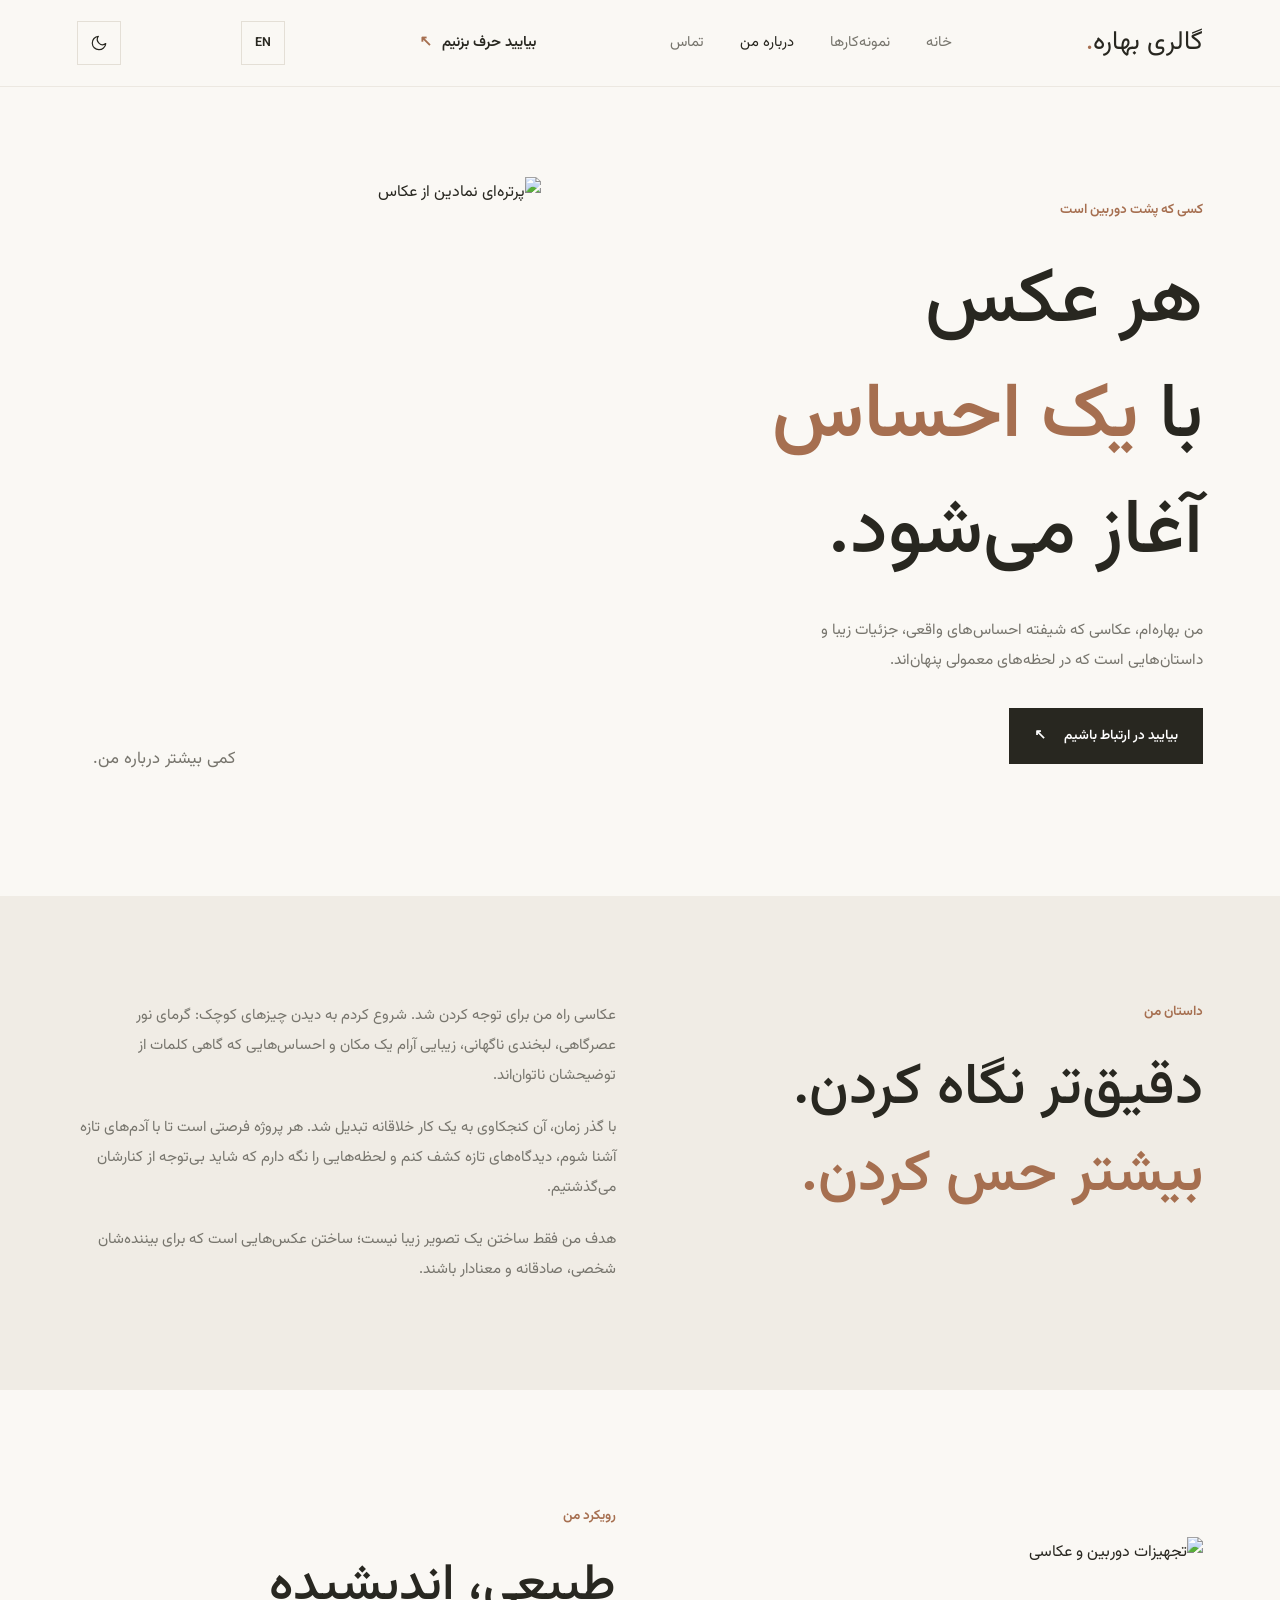
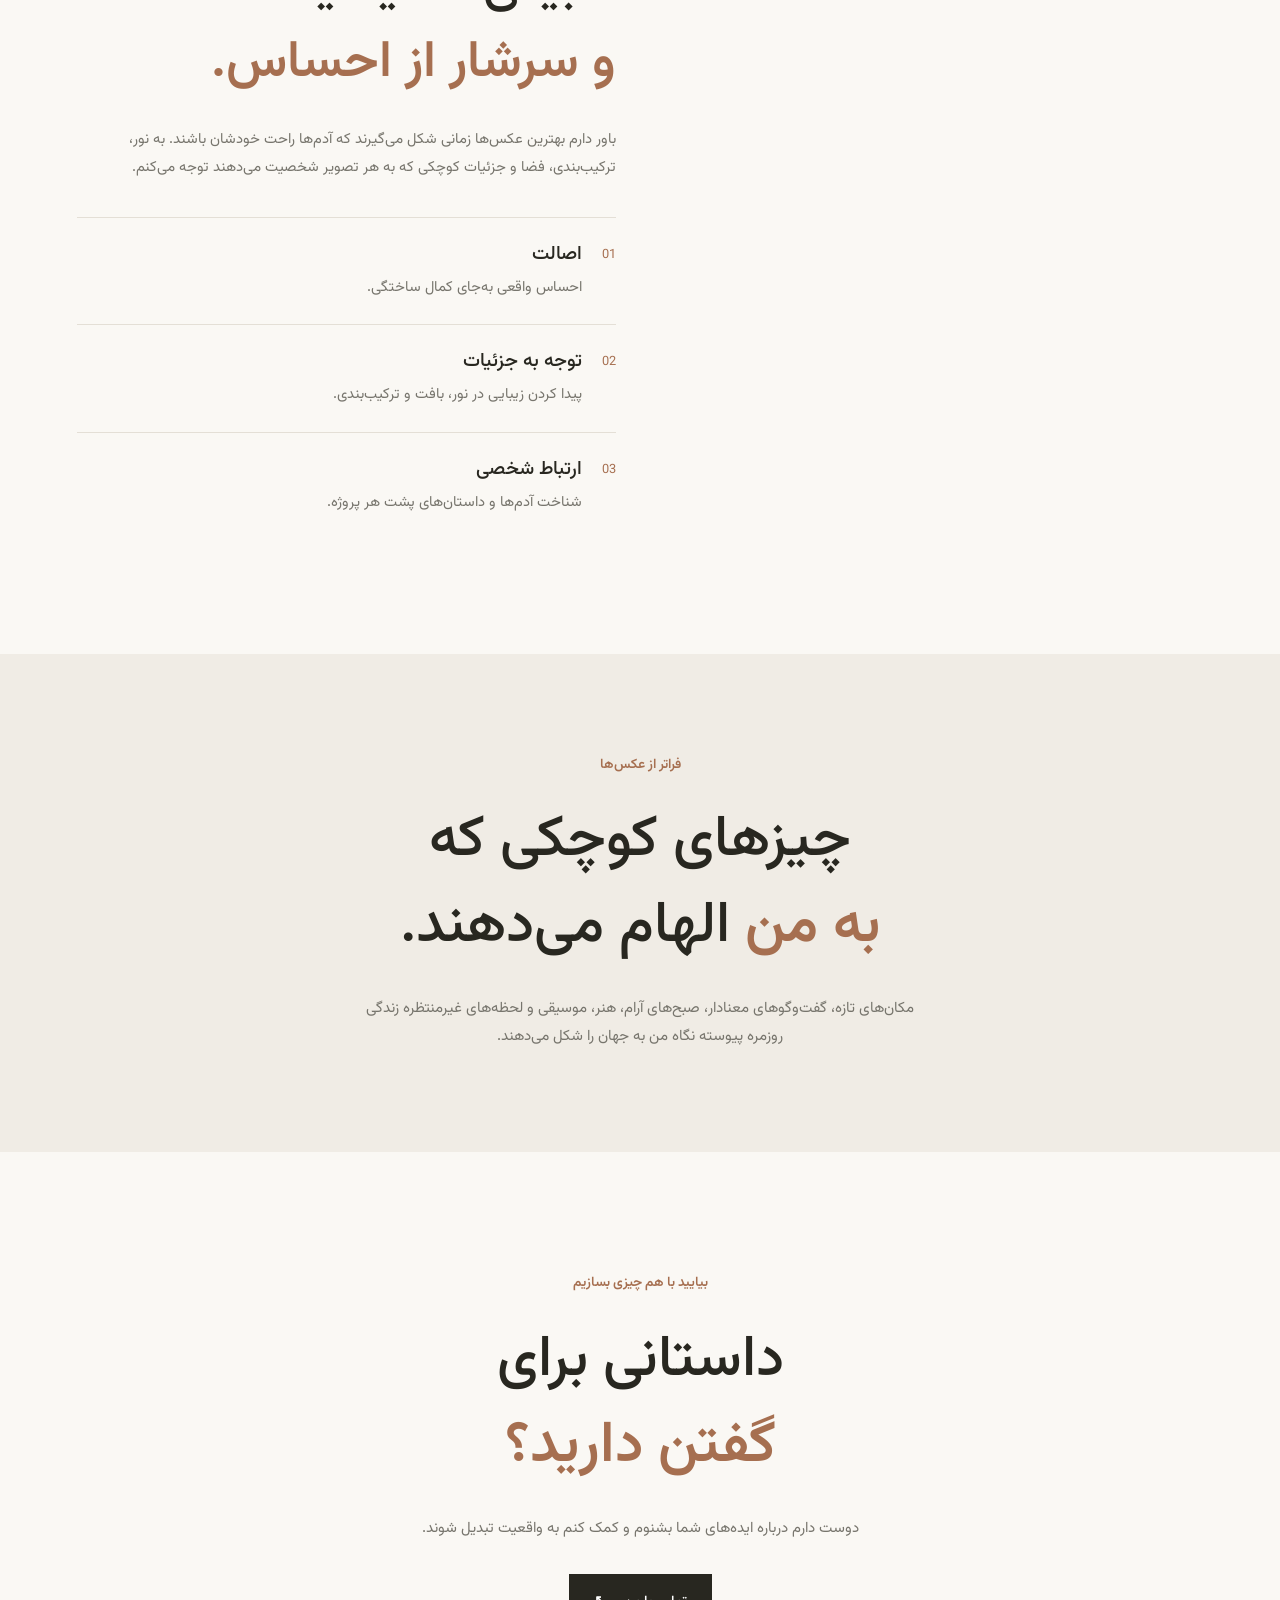
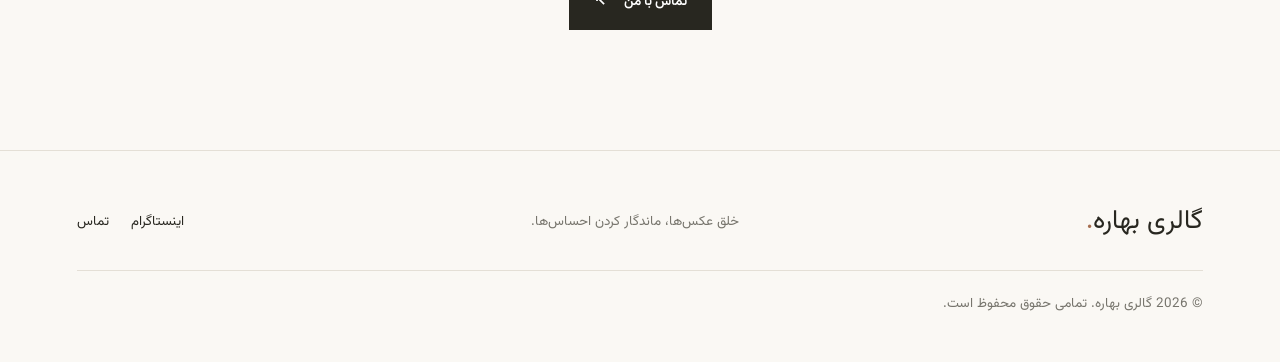
==== commit ed0bd968: "Revise about.html for content and layout updates (dark mode) Updated the about page with new content" ====
--- a/pages/about.html
+++ b/pages/about.html
@@ -24,12 +24,14 @@
     <link rel="icon" type="image/png" sizes="16x16" href="../images/favicon-16x16.png">
     <link rel="manifest" href="../images/site.webmanifest">
 
-    <!-- lang.css must be last -->
+    <!-- theme.css must be last -->
     <link rel="stylesheet" href="../css/style.css">
     <link rel="stylesheet" href="../css/about.css">
     <link rel="stylesheet" href="../css/lang.css">
-
-    <!-- lang.js must come first -->
+    <link rel="stylesheet" href="../css/theme.css">
+
+    <!-- theme.js, then lang.js, must come first -->
+    <script src="../js/theme.js" defer></script>
     <script src="../js/lang.js" defer></script>
     <script src="../js/main.js" defer></script>
 </head>
@@ -58,6 +60,27 @@
                 data-i18n-aria="lang.aria"
                 aria-label="Switch language"
             >EN</button>
+
+            <button
+                class="theme-toggle"
+                type="button"
+                aria-label="Switch to dark mode"
+            >
+                <svg class="icon-moon" viewBox="0 0 24 24" fill="none" stroke="currentColor" stroke-width="1.6" stroke-linecap="round" stroke-linejoin="round" aria-hidden="true">
+                    <path d="M21 12.79A9 9 0 1 1 11.21 3 7 7 0 0 0 21 12.79z"/>
+                </svg>
+                <svg class="icon-sun" viewBox="0 0 24 24" fill="none" stroke="currentColor" stroke-width="1.6" stroke-linecap="round" stroke-linejoin="round" aria-hidden="true">
+                    <circle cx="12" cy="12" r="5"/>
+                    <line x1="12" y1="1" x2="12" y2="3"/>
+                    <line x1="12" y1="21" x2="12" y2="23"/>
+                    <line x1="4.22" y1="4.22" x2="5.64" y2="5.64"/>
+                    <line x1="18.36" y1="18.36" x2="19.78" y2="19.78"/>
+                    <line x1="1" y1="12" x2="3" y2="12"/>
+                    <line x1="21" y1="12" x2="23" y2="12"/>
+                    <line x1="4.22" y1="19.78" x2="5.64" y2="18.36"/>
+                    <line x1="18.36" y1="5.64" x2="19.78" y2="4.22"/>
+                </svg>
+            </button>
 
             <button
                 class="menu-toggle"
--- a/css/theme.css
+++ b/css/theme.css
@@ -0,0 +1,168 @@
+/* ========================================
+   THEME: LIGHT / DARK MODE
+   Load this file LAST (after lang.css).
+
+   TO CHANGE THE DARK COLOURS: edit the values in
+   section 1. To change the light colours, edit the
+   variables at the top of style.css.
+======================================== */
+
+
+/* ----------------------------------------
+   1. DARK COLOURS
+---------------------------------------- */
+
+html[data-theme="light"] {
+    color-scheme: light;
+}
+
+html[data-theme="dark"] {
+    color-scheme: dark;
+
+    --color-bg: #161512;
+    --color-surface: #1f1d19;
+    --color-text: #efebe3;
+    --color-muted: #a39f94;
+    --color-accent: #d08f6c;
+    --color-border: #34312b;
+}
+
+/* Avoid a bright flash while the page loads for dark-mode devices. */
+@media (prefers-color-scheme: dark) {
+    html.i18n-pending:not([data-theme="light"]) {
+        background: #161512;
+    }
+}
+
+
+/* ----------------------------------------
+   2. PLACES WHERE THE ORIGINAL CSS USED
+      FIXED COLOURS (white text, light glass, etc.)
+---------------------------------------- */
+
+html[data-theme="dark"] .site-header {
+    background: rgb(22 21 18 / 92%);
+    border-bottom-color: rgb(52 49 43 / 70%);
+}
+
+/* Buttons that were "dark with white text" become
+   "light with dark text". */
+html[data-theme="dark"] .button-primary,
+html[data-theme="dark"] .submit-button,
+html[data-theme="dark"] .filter-button.is-active {
+    color: var(--color-bg);
+}
+
+html[data-theme="dark"] .button-outline:hover,
+html[data-theme="dark"] .lang-toggle:hover,
+html[data-theme="dark"] .theme-toggle:hover {
+    color: var(--color-bg);
+}
+
+html[data-theme="dark"] .submit-button:hover {
+    color: var(--color-text);
+}
+
+html[data-theme="dark"] .contact-form-wrapper {
+    background: rgb(255 255 255 / 3%);
+}
+
+
+/* ----------------------------------------
+   3. THEME BUTTON
+---------------------------------------- */
+
+.theme-toggle {
+    display: grid;
+    place-items: center;
+    flex-shrink: 0;
+    width: 44px;
+    height: 44px;
+    padding: 0;
+    border: 1px solid var(--color-border);
+    background: transparent;
+    color: var(--color-text);
+    cursor: pointer;
+    transition: background var(--transition),
+                color var(--transition),
+                border-color var(--transition);
+}
+
+.theme-toggle:hover {
+    background: var(--color-text);
+    border-color: var(--color-text);
+    color: var(--color-bg);
+}
+
+.theme-toggle svg {
+    width: 18px;
+    height: 18px;
+}
+
+/* Light mode shows the moon (click = go dark).
+   Dark mode shows the sun (click = go light). */
+.theme-toggle .icon-sun {
+    display: none;
+}
+
+html[data-theme="dark"] .theme-toggle .icon-sun {
+    display: block;
+}
+
+html[data-theme="dark"] .theme-toggle .icon-moon {
+    display: none;
+}
+
+/* Bring the two small buttons a little closer on desktop. */
+.lang-toggle + .theme-toggle {
+    margin-inline-start: -14px;
+}
+
+
+/* ----------------------------------------
+   4. SMOOTH COLOUR CHANGE WHEN TOGGLING
+   (theme.js adds this class for a split second)
+---------------------------------------- */
+
+html.theme-animating *,
+html.theme-animating *::before,
+html.theme-animating *::after {
+    transition: background-color 300ms ease,
+                color 300ms ease,
+                border-color 300ms ease !important;
+}
+
+
+/* ----------------------------------------
+   5. MOBILE
+---------------------------------------- */
+
+@media (max-width: 650px) {
+    .lang-toggle + .theme-toggle {
+        margin-inline-start: 0;
+    }
+
+    .theme-toggle {
+        margin-inline-end: 10px;
+    }
+}
+
+/* On narrow phones, hide the small "Let's Talk" link so the
+   three buttons fit on one line. Contact is still in the menu. */
+@media (max-width: 440px) {
+    .nav-cta {
+        display: none;
+    }
+
+    .lang-toggle {
+        margin-inline-start: auto;
+    }
+
+    .lang-toggle,
+    .theme-toggle {
+        width: 40px;
+        height: 40px;
+        min-width: 40px;
+        padding: 0;
+    }
+}
